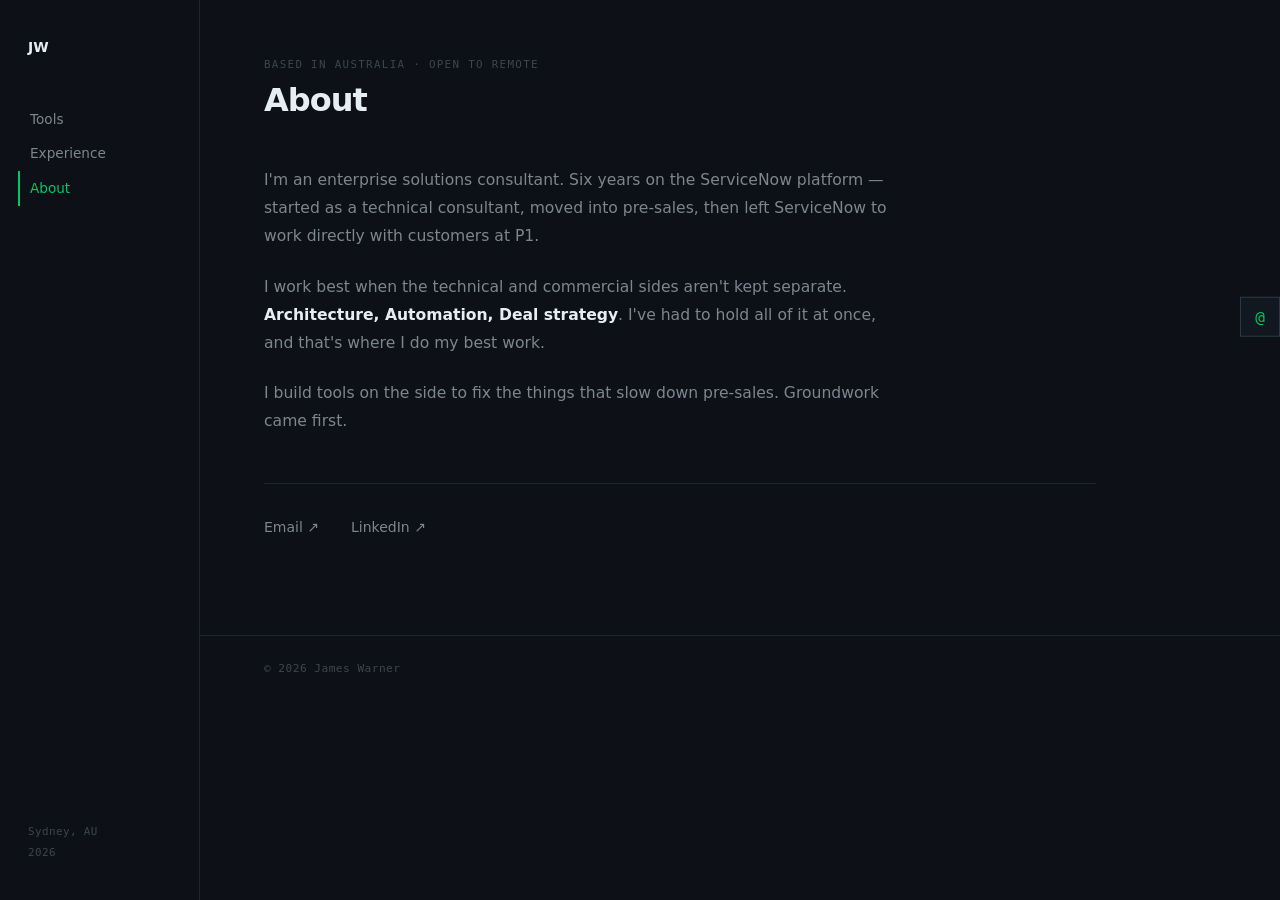
==== about/index.html @ 995788f4 "version 1 (itsm imp)" ====
<!DOCTYPE html>
<html lang="en">
<head>
    <meta charset="UTF-8" />
    <meta name="viewport" content="width=device-width, initial-scale=1.0" />
    <title>About - James Warner</title>
    <link rel="stylesheet" href="../style.css" />
</head>
<body>

<aside class="rail">
    <a href="/" class="rail-name">JW</a>
    <nav class="rail-nav">
        <a href="/tools">Tools</a>
        <a href="/experience">Experience</a>
        <a href="/about" class="active">About</a>
    </nav>
    <div class="rail-foot">
        <div>Sydney, AU</div>
        <div>2026</div>
    </div>
</aside>

<main class="content">

    <div class="pg-header">
        <p class="pg-label">Based in Australia · Open to remote</p>
        <h1 class="pg-title">About</h1>
    </div>

    <div class="about-body">
        <p>I'm an enterprise solutions consultant. Six years on the ServiceNow platform — started as a technical consultant, moved into pre-sales, then left ServiceNow to work directly with customers at P1.</p>
        <p>I work best when the technical and commercial sides aren't kept separate. <strong>Architecture, Automation, Deal strategy</strong>. I've had to hold all of it at once, and that's where I do my best work.</p>
        <p>I build tools on the side to fix the things that slow down pre-sales. Groundwork came first.</p>
    </div>

    <div class="about-contact">
        <a href="mailto:jwarnerst@gmail.com" class="contact-link">Email ↗</a>
        <a href="https://linkedin.com/in/james-warner1" target="_blank" rel="noopener" class="contact-link">LinkedIn ↗</a>
    </div>

</main>

<footer class="site-footer">© 2026 James Warner</footer>

<script src="../contact-widget.js"></script>
</body>
</html>
---- style.css ----
:root {
    /* Palette */
    --bg:                   #0d1117;
    --surface:              #111820;
    --text:                 #e6edf3;
    --text-dim:             #7d8590;
    --text-faint:           #3d4550;
    --accent:               #00c864;
    --accent-hover:         #00e070;
    --accent-subtle:        rgba(0, 200, 100, 0.06);
    --accent-subtle-border: rgba(0, 200, 100, 0.2);
    --green:                #3fb950;
    --green-subtle:         rgba(63, 185, 80, 0.1);
    --green-subtle-border:  rgba(63, 185, 80, 0.22);
    --dim-subtle:           rgba(125, 133, 144, 0.1);
    --border:               #1e2530;
    --border-bright:        #2d3848;

    /* Type */
    --mono: 'SF Mono', ui-monospace, 'Cascadia Code', 'Fira Code', monospace;
    --sans: -apple-system, BlinkMacSystemFont, 'Segoe UI', system-ui, sans-serif;

    /* Layout */
    --rail-w: 200px;
}

*, *::before, *::after { margin: 0; padding: 0; box-sizing: border-box; }

html { scroll-behavior: smooth; }

body {
    font-family: var(--sans);
    background: var(--bg);
    color: var(--text);
    font-size: 15px;
    line-height: 1.6;
    min-height: 100vh;
}

a { color: inherit; text-decoration: none; }


/* ** Rail (fixed sidebar) **/

.rail {
    position: fixed;
    top: 0;
    left: 0;
    width: var(--rail-w);
    height: 100vh;
    border-right: 1px solid var(--border);
    display: flex;
    flex-direction: column;
    padding: 2.25rem 1.75rem;
    z-index: 20;
}

.rail-name {
    font-size: 0.875rem;
    font-weight: 600;
    color: var(--text);
    letter-spacing: 0.01em;
    margin-bottom: 2.75rem;
    transition: color 0.12s;
}

.rail-name:hover { color: var(--accent); }

.rail-nav {
    display: flex;
    flex-direction: column;
    gap: 0rem;
    flex: 1;
}

.rail-nav a {
    font-size: 0.85rem;
    color: var(--text-dim);
    padding: 0.4rem 0;
    display: block;
    transition: color 0.12s;
    border-left: 2px solid transparent;
    padding-left: 0.65rem;
    margin-left: -0.65rem;
}

.rail-nav a:hover { color: var(--text); }

.rail-nav a.active {
    color: var(--accent);
    border-left-color: var(--accent);
}

.rail-foot {
    font-family: var(--mono);
    font-size: 0.68rem;
    color: var(--text-faint);
    line-height: 2;
    letter-spacing: 0.04em;
}


/* ** Content area **/

.content {
    margin-left: var(--rail-w);
    padding: 3.5rem 4rem 6rem;
    max-width: 960px;
}


/* ** Homepage hero **/

.hero {
    padding: 3rem 0 4rem;
}

.hero-label {
    font-family: var(--mono);
    font-size: 0.7rem;
    letter-spacing: 0.12em;
    text-transform: uppercase;
    color: var(--text-faint);
    margin-bottom: 1.5rem;
}

.hero-name {
    font-size: clamp(3rem, 7vw, 5.5rem);
    font-weight: 700;
    letter-spacing: -0.04em;
    line-height: 0.95;
    color: var(--text);
    margin-bottom: 2rem;
}

.hero-rule {
    width: 100%;
    height: 1px;
    background: var(--border);
    margin: 2rem 0;
}

.hero-sub {
    font-size: 1rem;
    color: var(--text-dim);
    line-height: 1.75;
    max-width: 520px;
    margin-bottom: 2.5rem;
}

.hero-links {
    display: flex;
    gap: 2rem;
    align-items: center;
}

.hero-link {
    font-size: 0.9rem;
    font-weight: 500;
    color: var(--text-dim);
    transition: color 0.12s;
    display: flex;
    align-items: center;
    gap: 0.3rem;
}

.hero-link:hover { color: var(--accent); }

.hero-link-primary {
    color: var(--text);
}

.hero-link-primary:hover { color: var(--accent); }


/* ** Page header **/

.pg-header {
    margin-bottom: 3rem;
}

.pg-label {
    font-family: var(--mono);
    font-size: 0.68rem;
    letter-spacing: 0.12em;
    text-transform: uppercase;
    color: var(--text-faint);
    margin-bottom: 0.6rem;
}

.pg-title {
    font-size: 2rem;
    font-weight: 700;
    letter-spacing: -0.03em;
    color: var(--text);
    line-height: 1.1;
    margin-bottom: 0.5rem;
}

.pg-sub {
    font-size: 0.9rem;
    color: var(--text-dim);
}


/* ** Timeline (experience) **/

.timeline {
    display: flex;
    flex-direction: column;
}

.tl-item {
    display: grid;
    grid-template-columns: 88px 1fr;
    gap: 2.5rem;
    padding: 2.25rem 0;
    border-top: 1px solid var(--border);
}

.tl-item:last-child {
    border-bottom: 1px solid var(--border);
}

.tl-meta {
    font-family: var(--mono);
    font-size: 0.72rem;
    color: var(--text-faint);
    line-height: 1.9;
    letter-spacing: 0.03em;
    padding-top: 0.2rem;
}

.tl-company {
    font-size: 1rem;
    font-weight: 600;
    color: var(--text);
    margin-bottom: 0.15rem;
}

.tl-role {
    font-size: 0.85rem;
    color: var(--text-dim);
    margin-bottom: 1rem;
}

.tl-bullets {
    list-style: none;
    display: flex;
    flex-direction: column;
    gap: 0.3rem;
}

.tl-bullets li {
    font-size: 0.875rem;
    color: var(--text-dim);
    padding-left: 1.1rem;
    position: relative;
    line-height: 1.6;
}

.tl-bullets li::before {
    content: '—';
    position: absolute;
    left: 0;
    color: var(--text-faint);
    font-size: 0.75rem;
    top: 0.05em;
}


/* ** Certifications **/

.certs {
    margin-top: 3rem;
    padding-top: 2rem;
    border-top: 1px solid var(--border);
}

.certs-label {
    font-family: var(--mono);
    font-size: 0.68rem;
    letter-spacing: 0.12em;
    text-transform: uppercase;
    color: var(--text-faint);
    margin-bottom: 1rem;
}

.cert-list {
    display: flex;
    flex-wrap: wrap;
    gap: 0.65rem;
}

.cert-item {
    font-family: var(--mono);
    font-size: 0.75rem;
    color: var(--text-dim);
    letter-spacing: 0.04em;
    padding: 0.3rem 0.75rem;
    border: 1px solid var(--border-bright);
}


/* ** Tool list **/

.tool-list {
    display: flex;
    flex-direction: column;
}

.tool-row {
    display: block;
    padding: 2.25rem 0;
    border-top: 1px solid var(--border);
    color: var(--text);
    transition: opacity 0.12s;
    cursor: pointer;
}

.tool-row:last-child {
    border-bottom: 1px solid var(--border);
}

.tool-row:hover { opacity: 0.65; }

.tool-row-head {
    display: flex;
    align-items: baseline;
    gap: 1rem;
    margin-bottom: 0.75rem;
}

.tool-row-name {
    font-size: 1.4rem;
    font-weight: 600;
    letter-spacing: -0.02em;
    color: var(--text);
}

.tool-row-status {
    font-family: var(--mono);
    font-size: 0.68rem;
    letter-spacing: 0.1em;
    text-transform: uppercase;
}

.tool-row-status.live  { color: var(--accent); }
.tool-row-status.beta  { color: var(--text-dim); }
.tool-row-status.soon  { color: var(--text-faint); }

.tool-row-arrow {
    margin-left: auto;
    color: var(--text-faint);
    font-size: 1.1rem;
    transition: color 0.12s, transform 0.12s;
}

.tool-row:hover .tool-row-arrow {
    color: var(--text);
    transform: translate(2px, -2px);
}

.tool-row-desc {
    font-size: 0.9rem;
    color: var(--text-dim);
    line-height: 1.7;
    max-width: 560px;
    margin-bottom: 1rem;
}

.tool-row-tags {
    display: flex;
    gap: 1.5rem;
    font-family: var(--mono);
    font-size: 0.68rem;
    letter-spacing: 0.08em;
    text-transform: uppercase;
    color: var(--text-faint);
}


/* ** About **/

.about-body {
    display: flex;
    flex-direction: column;
    gap: 1.4rem;
    max-width: 640px;
    margin-bottom: 3rem;
}

.about-body p {
    font-size: 0.975rem;
    color: var(--text-dim);
    line-height: 1.8;
}

.about-body strong {
    color: var(--text);
    font-weight: 600;
}

.about-contact {
    display: flex;
    gap: 2rem;
    padding-top: 2rem;
    border-top: 1px solid var(--border);
}

.contact-link {
    font-size: 0.875rem;
    font-weight: 500;
    color: var(--text-dim);
    transition: color 0.12s;
    display: flex;
    align-items: center;
    gap: 0.3rem;
}

.contact-link:hover { color: var(--accent); }


/* ** Footer **/

.site-footer {
    margin-left: var(--rail-w);
    padding: 1.5rem 4rem;
    border-top: 1px solid var(--border);
    font-family: var(--mono);
    font-size: 0.7rem;
    color: var(--text-faint);
    letter-spacing: 0.04em;
}


/* ** Tool layout (Groundwork) **/

.tool-layout {
    display: grid;
    grid-template-columns: 1fr 260px;
    gap: 4rem;
    align-items: start;
}


/* ** Config fields **/

.config-section {
    margin-bottom: 2.5rem;
    padding-bottom: 2.5rem;
    border-bottom: 1px solid var(--border);
}

.field { margin-bottom: 1.25rem; }
.field:last-child { margin-bottom: 0; }

.field-label {
    font-family: var(--mono);
    font-size: 0.68rem;
    letter-spacing: 0.1em;
    text-transform: uppercase;
    color: var(--text-faint);
    display: block;
    margin-bottom: 0.5rem;
}

.field select,
.field input[type="email"] {
    width: 100%;
    background: transparent;
    border: 1px solid var(--border-bright);
    color: var(--text);
    font-family: var(--sans);
    font-size: 0.875rem;
    padding: 0.5rem 0.75rem;
    outline: none;
    appearance: none;
    -webkit-appearance: none;
    transition: border-color 0.12s;
    cursor: pointer;
}

.field input[type="email"] { cursor: text; }
.field input[type="email"]::placeholder { color: var(--text-faint); }
.field select:focus,
.field input[type="email"]:focus { border-color: var(--accent); }


/* ** Uplift cards **/

.uplift-list {
    display: flex;
    flex-direction: column;
}

.uplift-card {
    padding: 1.5rem 0;
    border-top: 1px solid var(--border);
}

.uplift-card:last-child {
    border-bottom: 1px solid var(--border);
}

.uplift-toggle {
    display: flex;
    align-items: flex-start;
    gap: 0.85rem;
    cursor: pointer;
    user-select: none;
}

.uplift-toggle input[type="checkbox"] { display: none; }

.check-box {
    width: 14px;
    height: 14px;
    border: 1px solid var(--border-bright);
    flex-shrink: 0;
    margin-top: 0.25rem;
    display: flex;
    align-items: center;
    justify-content: center;
    transition: all 0.1s;
}

.uplift-toggle input:checked ~ .check-box {
    background: var(--accent);
    border-color: var(--accent);
}

.uplift-toggle input:checked ~ .check-box::after {
    content: '';
    width: 8px;
    height: 5px;
    border-left: 1.5px solid #000;
    border-bottom: 1.5px solid #000;
    transform: translateY(-1px) rotate(-45deg);
    display: block;
}

.uplift-info { flex: 1; }

.uplift-name {
    font-size: 0.9rem;
    font-weight: 600;
    color: var(--text-dim);
    transition: color 0.12s;
    margin-bottom: 0.2rem;
}

.uplift-desc {
    font-size: 0.825rem;
    color: var(--text-dim);
    opacity: 0.55;
    line-height: 1.5;
}

.uplift-card.selected .uplift-name { color: var(--text); }
.uplift-card.selected .uplift-desc { opacity: 1; }

/* ** Disabled uplift state **/

.uplift-toggle:has(input:disabled) {
    cursor: not-allowed;
    pointer-events: none;
}

.uplift-toggle input:disabled ~ .check-box {
    border-color: var(--text-faint);
    opacity: 0.4;
}

.uplift-toggle input:disabled ~ .uplift-info .uplift-name {
    color: var(--text-faint);
}

.uplift-toggle input:disabled ~ .uplift-info .uplift-desc {
    opacity: 0.4;
}


/* ** Scope options **/

.uplift-scopes {
    display: none;
    margin-top: 1rem;
    padding-left: 1.85rem;
}

.uplift-scopes.visible { display: block; }

.scopes-label {
    font-family: var(--mono);
    font-size: 0.64rem;
    letter-spacing: 0.1em;
    text-transform: uppercase;
    color: var(--text-faint);
    margin-bottom: 0.6rem;
}

.scopes-grid {
    display: grid;
    grid-template-columns: 1fr 1fr;
    gap: 0.4rem;
}

.scope-check {
    display: flex;
    align-items: center;
    gap: 0.5rem;
    padding: 0.35rem 0.5rem;
    border: 1px solid var(--border);
    cursor: pointer;
    font-size: 0.8rem;
    color: var(--text-dim);
    user-select: none;
    transition: border-color 0.12s, color 0.12s;
}

.scope-check:hover { border-color: var(--border-bright); color: var(--text); }
.scope-check input[type="checkbox"] { display: none; }

.scope-check input:checked ~ .check-box {
    background: var(--accent);
    border-color: var(--accent);
}

.scope-check.selected {
    border-color: var(--accent-subtle-border);
    background: var(--accent-subtle);
    color: var(--text);
}


/* ** Calculate button **/

.btn-calculate {
    margin-top: 2rem;
    width: 100%;
    background: transparent;
    border: 1px solid var(--border-bright);
    color: var(--text-dim);
    font-family: var(--mono);
    font-size: 0.72rem;
    letter-spacing: 0.1em;
    text-transform: uppercase;
    padding: 0.7rem;
    cursor: pointer;
    transition: border-color 0.12s, color 0.12s;
}

.btn-calculate:hover {
    border-color: var(--accent);
    color: var(--accent);
}

.btn-calculate.ready {
    border-color: var(--accent);
    color: var(--accent);
}

.btn-calculate.ready:hover {
    background: var(--accent-subtle);
}


/* ** Results panel **/

.results-col {
    position: sticky;
    top: 3.5rem;
}

.results-heading {
    font-family: var(--mono);
    font-size: 0.68rem;
    letter-spacing: 0.12em;
    text-transform: uppercase;
    color: var(--text-faint);
    margin-bottom: 1.5rem;
}

.result-empty {
    font-size: 0.875rem;
    color: var(--text-faint);
    line-height: 1.6;
}

.result-block {
    padding: 1.25rem 0;
    border-top: 1px solid var(--border);
}

.result-block-label {
    font-family: var(--mono);
    font-size: 0.68rem;
    letter-spacing: 0.1em;
    text-transform: uppercase;
    color: var(--text-faint);
    margin-bottom: 0.5rem;
}

.result-value {
    font-size: 1.75rem;
    font-weight: 700;
    letter-spacing: -0.03em;
    color: var(--text);
    line-height: 1.1;
    margin-bottom: 0.3rem;
}

.result-value.accent { color: var(--accent); }

.result-cost {
    font-family: var(--mono);
    font-size: 0.75rem;
    color: var(--text-dim);
    letter-spacing: 0.02em;
}

.result-scope-rows {
    margin-top: 0.85rem;
    display: flex;
    flex-direction: column;
    gap: 0.25rem;
}

.scope-row {
    display: flex;
    justify-content: space-between;
    font-family: var(--mono);
    font-size: 0.72rem;
    color: var(--text-faint);
    letter-spacing: 0.02em;
}

.scope-row-weeks { color: var(--text-dim); }


/* ** Email capture (Groundwork) **/

.email-capture {
    margin-top: 2rem;
    padding-top: 1.5rem;
    border-top: 1px solid var(--border);
    display: none;
}

.email-capture.visible { display: block; }

.email-status {
    font-family: var(--mono);
    font-size: 0.72rem;
    letter-spacing: 0.04em;
    color: var(--text-faint);
    margin-top: 0.75rem;
    min-height: 1.2em;
}

.email-status.success { color: var(--accent); }
.email-status.error   { color: #f85149; }


/* ** Disclaimer **/

.disclaimer {
    font-size: 0.8rem;
    color: var(--text-faint);
    line-height: 1.6;
    margin-top: 3rem;
    padding-top: 2rem;
    border-top: 1px solid var(--border);
    max-width: 520px;
}


/* ** Contact widget **/

#contact-widget {
    position: fixed;
    top: 50%;
    right: 0;
    transform: translateY(-50%);
    z-index: 100;
    display: flex;
    flex-direction: row;
    align-items: flex-start;
}

.cw-panel {
    background: var(--surface);
    border: 1px solid var(--border-bright);
    border-right: none;
    display: flex;
    flex-direction: column;
    gap: 0.65rem;
    overflow: hidden;
    width: 250px;
    max-width: 0;
    opacity: 0;
    padding: 0;
    transition: max-width 0.28s ease, opacity 0.2s ease, padding 0.28s ease;
}

#contact-widget.cw-open .cw-panel {
    max-width: 250px;
    opacity: 1;
    padding: 1.25rem;
}

.cw-trigger {
    background: var(--surface);
    border: 1px solid var(--border-bright);
    color: var(--accent);
    font-family: var(--mono);
    font-size: 1rem;
    width: 40px;
    height: 40px;
    padding: 0;
    cursor: pointer;
    flex-shrink: 0;
    display: flex;
    align-items: center;
    justify-content: center;
    transition: border-color 0.12s, background 0.12s;
}

.cw-trigger:hover {
    border-color: var(--accent);
    background: var(--accent-subtle);
}

#contact-widget.cw-open .cw-trigger {
    border-left-color: var(--border);
}

.cw-question {
    font-size: 0.875rem;
    color: var(--text);
    line-height: 1.5;
}

.cw-message,
.cw-email {
    width: 100%;
    background: transparent;
    border: 1px solid var(--border-bright);
    color: var(--text);
    font-family: var(--sans);
    font-size: 0.8rem;
    padding: 0.45rem 0.65rem;
    outline: none;
    transition: border-color 0.12s;
}

.cw-message {
    resize: none;
    height: 72px;
}

.cw-message:focus,
.cw-email:focus { border-color: var(--accent); }

.cw-message::placeholder,
.cw-email::placeholder { color: var(--text-faint); }

.cw-send {
    background: transparent;
    border: 1px solid var(--border-bright);
    color: var(--text-dim);
    font-family: var(--mono);
    font-size: 0.68rem;
    letter-spacing: 0.1em;
    text-transform: uppercase;
    padding: 0.5rem;
    cursor: pointer;
    transition: border-color 0.12s, color 0.12s;
}

.cw-send:hover {
    border-color: var(--accent);
    color: var(--accent);
}


/* ** Responsive **/

@media (max-width: 720px) {
    :root { --rail-w: 0px; }

    .rail {
        position: static;
        width: 100%;
        height: auto;
        border-right: none;
        border-bottom: 1px solid var(--border);
        flex-direction: row;
        align-items: center;
        padding: 1rem 1.25rem;
        gap: 0;
    }

    .rail-name { margin-bottom: 0; margin-right: auto; }

    .rail-nav {
        flex-direction: row;
        gap: 1.25rem;
        flex: 0;
    }

    .rail-nav a {
        border-left: none;
        padding-left: 0;
        margin-left: 0;
        border-bottom: 2px solid transparent;
        padding-bottom: 0.1rem;
    }

    .rail-nav a.active {
        border-left: none;
        border-bottom-color: var(--accent);
    }

    .rail-foot { display: none; }

    .content {
        padding: 2rem 1.25rem 4rem;
    }

    .site-footer {
        padding: 1.25rem 1.25rem;
    }

    .tl-item {
        grid-template-columns: 1fr;
        gap: 0.5rem;
    }

    .hero-name {
        font-size: clamp(2.5rem, 12vw, 4rem);
    }

    .tool-layout {
        grid-template-columns: 1fr;
        gap: 2.5rem;
    }

    .results-col {
        position: static;
        order: -1;
    }

    .scopes-grid {
        grid-template-columns: 1fr 1fr;
    }
}

@media (max-width: 440px) {
    .rail-nav a { font-size: 0.8rem; }
    .scopes-grid { grid-template-columns: 1fr; }
}
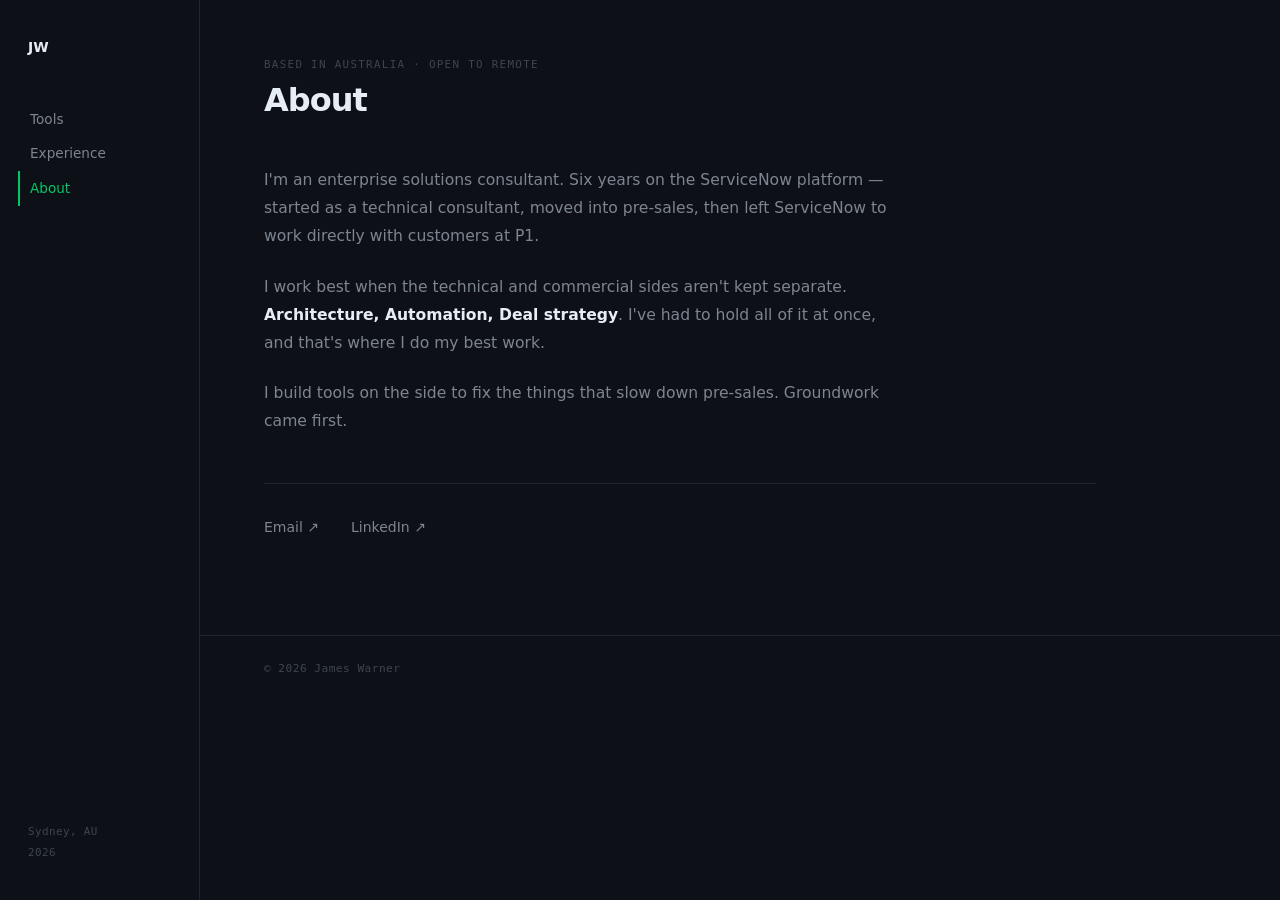
==== commit 6de1ea01: "hide contact us for now." ====
--- a/about/index.html
+++ b/about/index.html
@@ -3,7 +3,7 @@
 <head>
     <meta charset="UTF-8" />
     <meta name="viewport" content="width=device-width, initial-scale=1.0" />
-    <title>About - James Warner</title>
+    <title>About: James Warner</title>
     <link rel="stylesheet" href="../style.css" />
 </head>
 <body>
@@ -43,6 +43,6 @@
 
 <footer class="site-footer">© 2026 James Warner</footer>
 
-<script src="../contact-widget.js"></script>
+<!-- <script src="../contact-widget.js"></script> -->
 </body>
 </html>
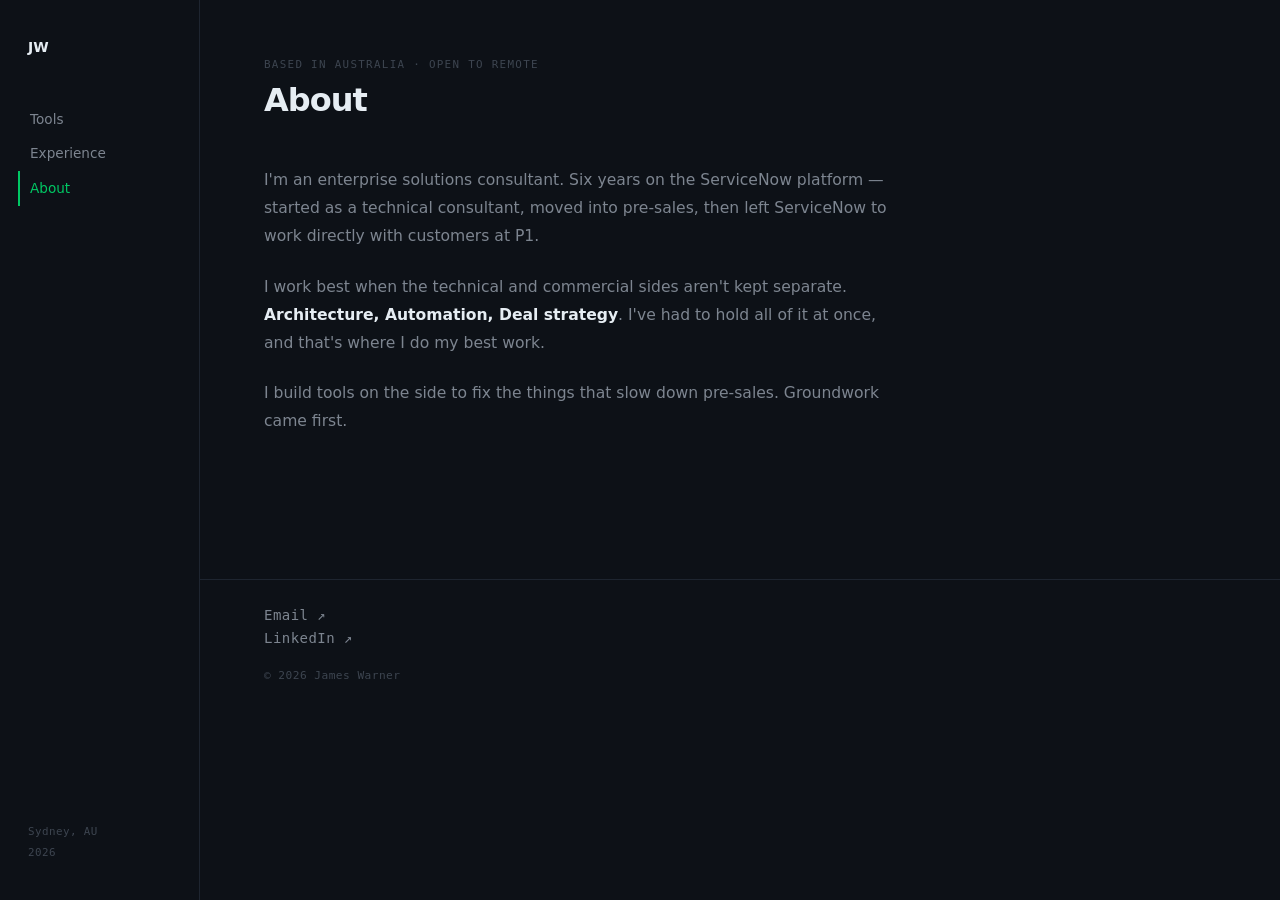
==== commit 5dc40f7a: "footer changes" ====
--- a/about/index.html
+++ b/about/index.html
@@ -33,15 +33,12 @@
         <p>I work best when the technical and commercial sides aren't kept separate. <strong>Architecture, Automation, Deal strategy</strong>. I've had to hold all of it at once, and that's where I do my best work.</p>
         <p>I build tools on the side to fix the things that slow down pre-sales. Groundwork came first.</p>
     </div>
-
-    <div class="about-contact">
-        <a href="mailto:jwarnerst@gmail.com" class="contact-link">Email ↗</a>
-        <a href="https://linkedin.com/in/james-warner1" target="_blank" rel="noopener" class="contact-link">LinkedIn ↗</a>
-    </div>
-
 </main>
 
-<footer class="site-footer">© 2026 James Warner</footer>
+<footer class="site-footer"><a href="mailto:jwarnerst@gmail.com" class="contact-link">Email ↗</a> <a href="https://linkedin.com/in/james-warner1" target="_blank" rel="noopener" class="contact-link">LinkedIn ↗</a>
+<br/>
+    © 2026 James Warner 
+</footer>
 
 <!-- <script src="../contact-widget.js"></script> -->
 </body>
--- a/style.css
+++ b/style.css
@@ -401,13 +401,6 @@
     font-weight: 600;
 }
 
-.about-contact {
-    display: flex;
-    gap: 2rem;
-    padding-top: 2rem;
-    border-top: 1px solid var(--border);
-}
-
 .contact-link {
     font-size: 0.875rem;
     font-weight: 500;
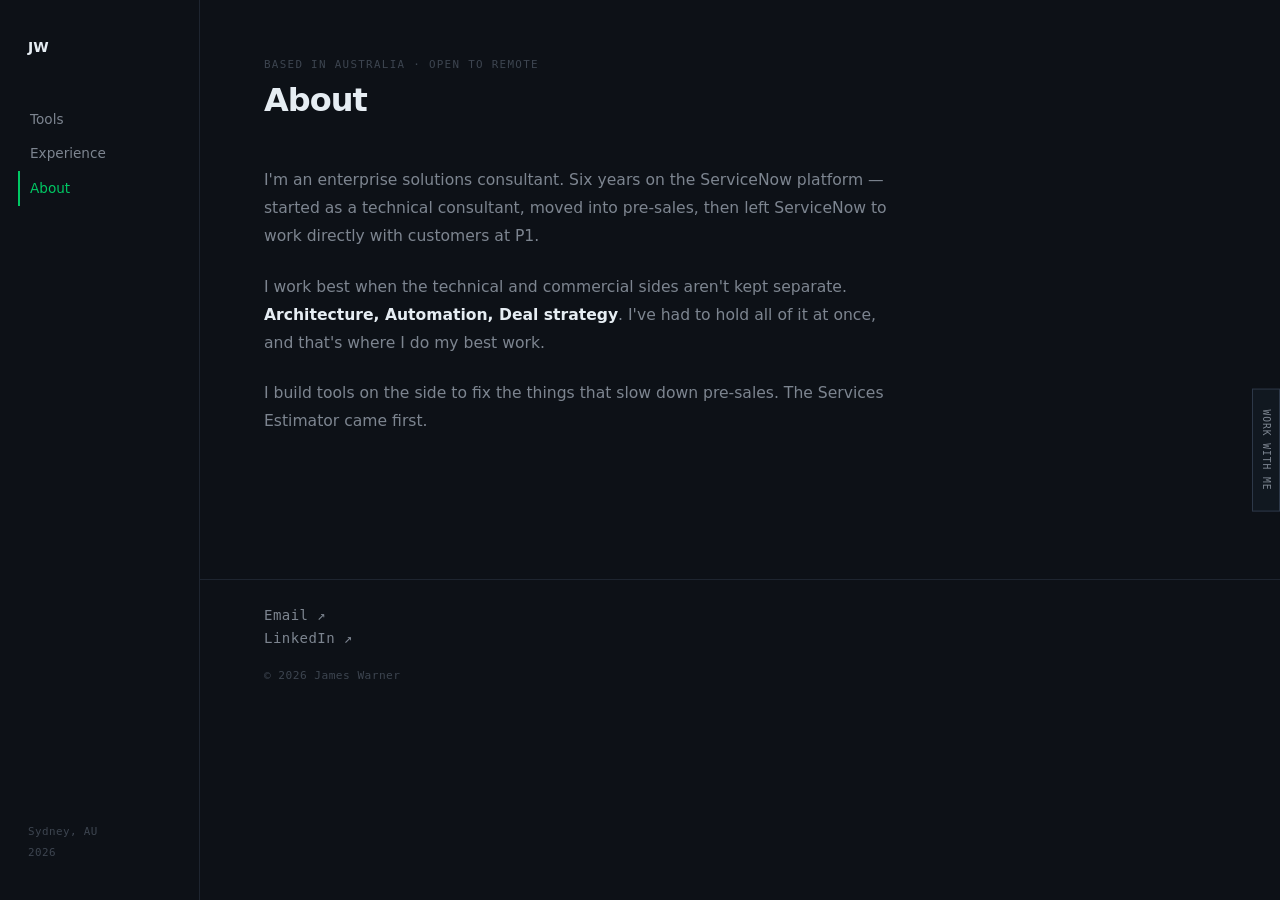
==== commit 37fcf62b: "Version 1.1" ====
--- a/about/index.html
+++ b/about/index.html
@@ -31,7 +31,7 @@
     <div class="about-body">
         <p>I'm an enterprise solutions consultant. Six years on the ServiceNow platform — started as a technical consultant, moved into pre-sales, then left ServiceNow to work directly with customers at P1.</p>
         <p>I work best when the technical and commercial sides aren't kept separate. <strong>Architecture, Automation, Deal strategy</strong>. I've had to hold all of it at once, and that's where I do my best work.</p>
-        <p>I build tools on the side to fix the things that slow down pre-sales. Groundwork came first.</p>
+        <p>I build tools on the side to fix the things that slow down pre-sales. The Services Estimator came first.</p>
     </div>
 </main>
 
@@ -40,6 +40,6 @@
     © 2026 James Warner 
 </footer>
 
-<!-- <script src="../contact-widget.js"></script> -->
+<script src="../contact-widget.js"></script>
 </body>
 </html>
--- a/style.css
+++ b/style.css
@@ -302,6 +302,81 @@
 }
 
 
+/* ** Featured card (homepage estimator) **/
+
+.feat-card {
+    display: block;
+    border: 1px solid var(--border);
+    padding: 2rem;
+    background: var(--surface);
+    color: var(--text);
+    transition: border-color 0.15s;
+    margin-top: 0.5rem;
+}
+
+.feat-card:hover { border-color: var(--border-bright); }
+
+.feat-card-head {
+    display: flex;
+    align-items: baseline;
+    gap: 0.875rem;
+    margin-bottom: 1rem;
+}
+
+.feat-card-name {
+    font-size: 1.3rem;
+    font-weight: 600;
+    letter-spacing: -0.02em;
+    color: var(--text);
+}
+
+.feat-card-arrow {
+    margin-left: auto;
+    color: var(--text-faint);
+    font-size: 1rem;
+    transition: color 0.12s, transform 0.12s;
+}
+
+.feat-card:hover .feat-card-arrow {
+    color: var(--accent);
+    transform: translate(2px, -2px);
+}
+
+.feat-card-desc {
+    font-size: 0.9rem;
+    color: var(--text-dim);
+    line-height: 1.75;
+    max-width: 520px;
+    margin-bottom: 1.5rem;
+}
+
+.feat-card-outputs {
+    display: flex;
+    gap: 2.5rem;
+    padding-top: 1.25rem;
+    border-top: 1px solid var(--border);
+}
+
+.feat-output {
+    display: flex;
+    flex-direction: column;
+    gap: 0.2rem;
+}
+
+.feat-output-label {
+    font-family: var(--mono);
+    font-size: 0.64rem;
+    letter-spacing: 0.1em;
+    text-transform: uppercase;
+    color: var(--text-faint);
+}
+
+.feat-output-val {
+    font-size: 0.85rem;
+    color: var(--text-dim);
+}
+
+
 /* ** Tool list **/
 
 .tool-list {
@@ -777,20 +852,21 @@
     right: 0;
     transform: translateY(-50%);
     z-index: 100;
-    display: flex;
-    flex-direction: row;
-    align-items: flex-start;
+    /* height is determined solely by the trigger — panel is absolutely positioned */
 }
 
 .cw-panel {
+    position: absolute;
+    top: 50%;
+    right: 28px; /* = trigger width */
+    transform: translateY(-50%);
     background: var(--surface);
     border: 1px solid var(--border-bright);
-    border-right: none;
     display: flex;
     flex-direction: column;
     gap: 0.65rem;
     overflow: hidden;
-    width: 250px;
+    width: 280px;
     max-width: 0;
     opacity: 0;
     padding: 0;
@@ -798,31 +874,34 @@
 }
 
 #contact-widget.cw-open .cw-panel {
-    max-width: 250px;
+    max-width: 280px;
     opacity: 1;
-    padding: 1.25rem;
+    padding: 1.5rem;
 }
 
 .cw-trigger {
+    display: flex;
+    align-items: center;
+    justify-content: center;
     background: var(--surface);
     border: 1px solid var(--border-bright);
-    color: var(--accent);
-    font-family: var(--mono);
-    font-size: 1rem;
-    width: 40px;
-    height: 40px;
-    padding: 0;
+    color: var(--text-dim);
+    font-family: var(--mono);
+    font-size: 0.6rem;
+    letter-spacing: 0.1em;
+    text-transform: uppercase;
+    width: 28px;
+    padding: 1.25rem 0.4rem;
     cursor: pointer;
-    flex-shrink: 0;
-    display: flex;
-    align-items: center;
-    justify-content: center;
-    transition: border-color 0.12s, background 0.12s;
+    writing-mode: vertical-lr;
+    text-orientation: mixed;
+    transition: border-color 0.12s, background 0.12s, color 0.12s;
 }
 
 .cw-trigger:hover {
     border-color: var(--accent);
     background: var(--accent-subtle);
+    color: var(--accent);
 }
 
 #contact-widget.cw-open .cw-trigger {
@@ -831,8 +910,15 @@
 
 .cw-question {
     font-size: 0.875rem;
+    font-weight: 600;
     color: var(--text);
     line-height: 1.5;
+}
+
+.cw-context {
+    font-size: 0.775rem;
+    color: var(--text-dim);
+    line-height: 1.6;
 }
 
 .cw-message,
@@ -954,3 +1040,39 @@
     .rail-nav a { font-size: 0.8rem; }
     .scopes-grid { grid-template-columns: 1fr; }
 }
+
+
+/* ** Large screens **/
+
+@media (min-width: 1440px) {
+    .content {
+        max-width: 1120px;
+        padding: 3.5rem 5rem 6rem;
+    }
+}
+
+@media (min-width: 1920px) {
+    :root { --rail-w: 240px; }
+
+    .content {
+        max-width: 1440px;
+        padding: 4rem 6rem 8rem;
+    }
+
+    .site-footer {
+        padding: 1.5rem 6rem;
+    }
+}
+
+@media (min-width: 2560px) {
+    :root { --rail-w: 280px; }
+
+    .content {
+        max-width: 1900px;
+        padding: 4.5rem 7rem 8rem;
+    }
+
+    .site-footer {
+        padding: 1.5rem 7rem;
+    }
+}
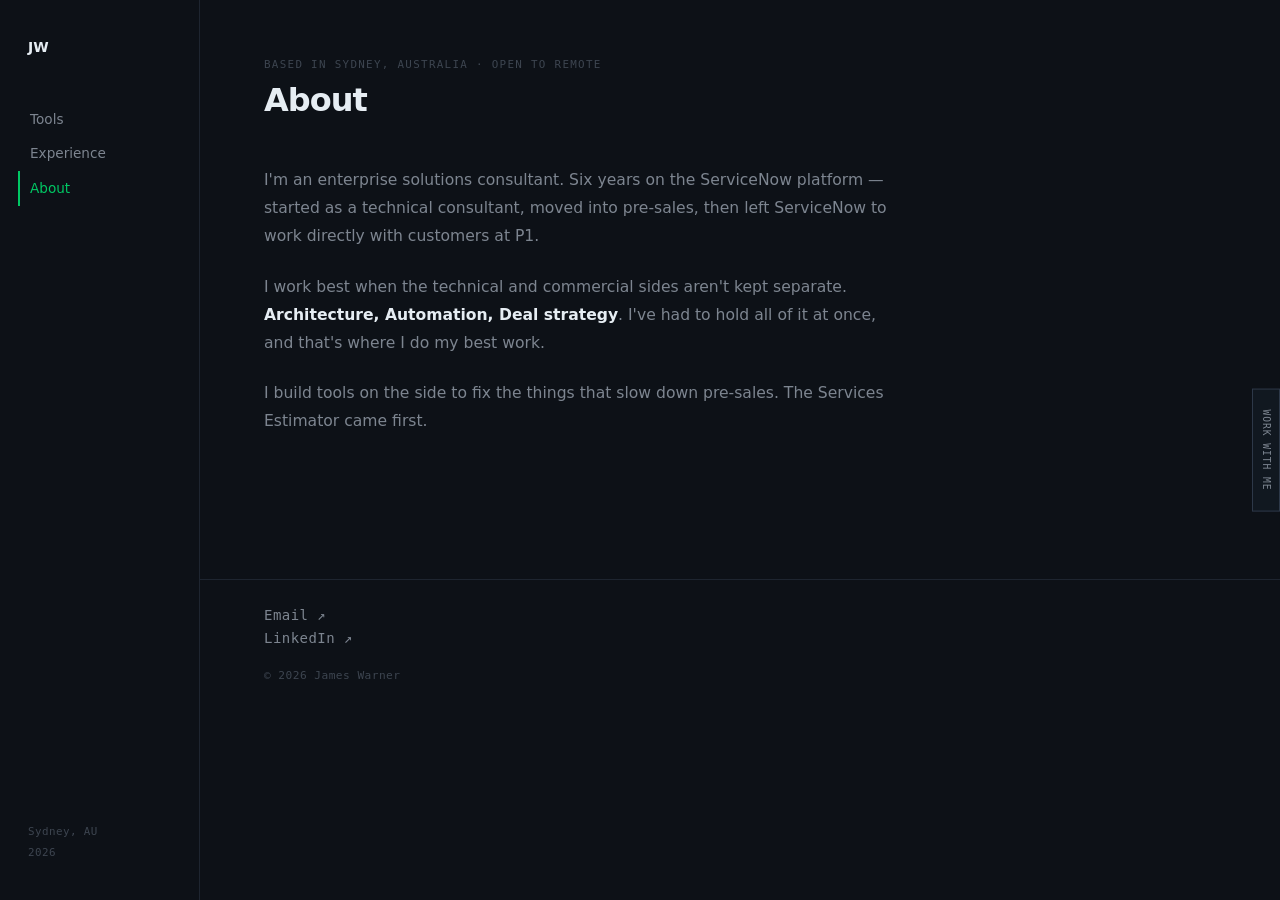
==== commit 83da3104: "Wording" ====
--- a/about/index.html
+++ b/about/index.html
@@ -4,27 +4,17 @@
     <meta charset="UTF-8" />
     <meta name="viewport" content="width=device-width, initial-scale=1.0" />
     <title>About: James Warner</title>
+    <link rel="icon" href="/favicon.svg" type="image/svg+xml" />
     <link rel="stylesheet" href="../style.css" />
 </head>
 <body>
 
-<aside class="rail">
-    <a href="/" class="rail-name">JW</a>
-    <nav class="rail-nav">
-        <a href="/tools">Tools</a>
-        <a href="/experience">Experience</a>
-        <a href="/about" class="active">About</a>
-    </nav>
-    <div class="rail-foot">
-        <div>Sydney, AU</div>
-        <div>2026</div>
-    </div>
-</aside>
+<aside class="rail" id="site-rail"></aside>
 
 <main class="content">
 
     <div class="pg-header">
-        <p class="pg-label">Based in Australia · Open to remote</p>
+        <p class="pg-label">Based in Sydney, Australia · Open to remote</p>
         <h1 class="pg-title">About</h1>
     </div>
 
@@ -35,11 +25,8 @@
     </div>
 </main>
 
-<footer class="site-footer"><a href="mailto:jwarnerst@gmail.com" class="contact-link">Email ↗</a> <a href="https://linkedin.com/in/james-warner1" target="_blank" rel="noopener" class="contact-link">LinkedIn ↗</a>
-<br/>
-    © 2026 James Warner 
-</footer>
-
-<script src="../contact-widget.js"></script>
+<footer class="site-footer" id="site-footer"></footer>
+<script src="/components.js"></script>
+<script src="/contact-widget.js"></script>
 </body>
 </html>
--- a/style.css
+++ b/style.css
@@ -555,6 +555,27 @@
 .field input[type="email"]:focus { border-color: var(--accent); }
 
 
+/* ** Uplift groups **/
+
+.uplift-group {
+    margin-bottom: 2rem;
+}
+
+.uplift-group-label {
+    font-family: var(--mono);
+    font-size: 0.64rem;
+    letter-spacing: 0.1em;
+    text-transform: uppercase;
+    color: var(--text-faint);
+    padding-bottom: 0.5rem;
+}
+
+.custom-estimate-section {
+    margin-top: 0.5rem;
+    padding-top: 1.75rem;
+    border-top: 1px dashed var(--border-bright);
+}
+
 /* ** Uplift cards **/
 
 .uplift-list {
@@ -805,6 +826,41 @@
 }
 
 .scope-row-weeks { color: var(--text-dim); }
+
+/* ** Custom days input **/
+
+.custom-days-row {
+    display: flex;
+    align-items: center;
+    gap: 0.6rem;
+}
+
+.custom-days-row input[type="number"] {
+    width: 5rem;
+    background: transparent;
+    border: 1px solid var(--border);
+    border-radius: 4px;
+    color: var(--text);
+    font-size: 0.9rem;
+    padding: 0.4rem 0.6rem;
+    font-family: var(--mono);
+    -moz-appearance: textfield;
+}
+
+.custom-days-row input[type="number"]::-webkit-inner-spin-button,
+.custom-days-row input[type="number"]::-webkit-outer-spin-button {
+    opacity: 1;
+}
+
+.custom-days-row input[type="number"]:focus {
+    outline: none;
+    border-color: var(--accent);
+}
+
+.custom-days-unit {
+    font-size: 0.825rem;
+    color: var(--text-dim);
+}
 
 
 /* ** Email capture (Groundwork) **/
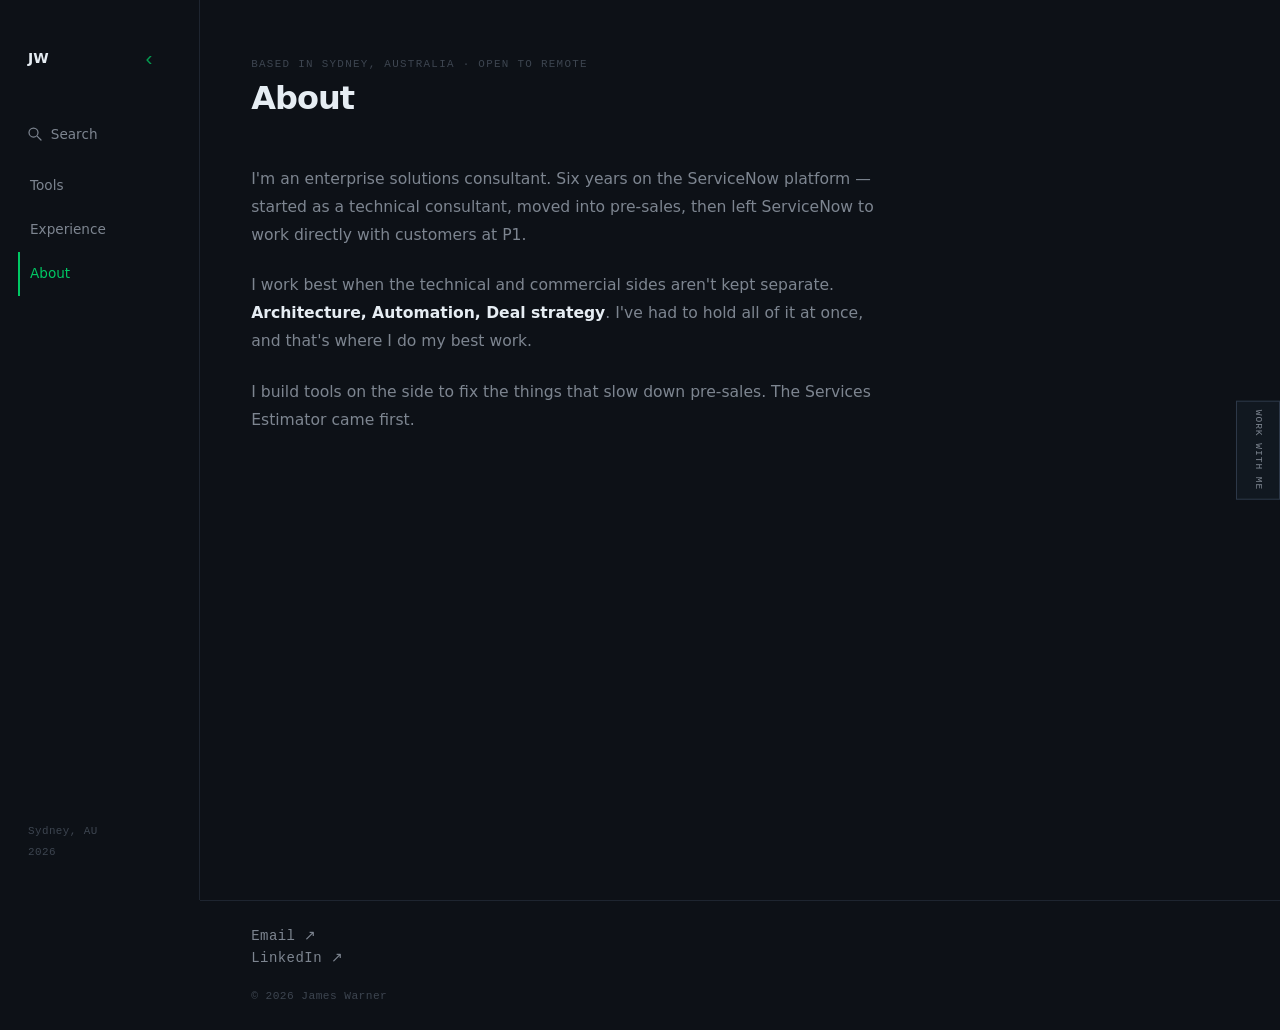
==== commit 1ff50c54: "Some vibed fixed" ====
--- a/about/index.html
+++ b/about/index.html
@@ -26,7 +26,7 @@
 </main>
 
 <footer class="site-footer" id="site-footer"></footer>
-<script src="/components.js"></script>
-<script src="/contact-widget.js"></script>
+<script src="/components.js" defer></script>
+<script src="/contact-widget.js" defer></script>
 </body>
 </html>
--- a/style.css
+++ b/style.css
@@ -20,21 +20,29 @@
     --mono: 'SF Mono', ui-monospace, 'Cascadia Code', 'Fira Code', monospace;
     --sans: -apple-system, BlinkMacSystemFont, 'Segoe UI', system-ui, sans-serif;
 
-    /* Layout */
-    --rail-w: 200px;
+    /* Layout - using fluid values for mobile */
+    --rail-w: clamp(200px, 15vw, 240px);
+    --content-padding: clamp(1.25rem, 4vw, 4rem);
+    --touch-target-min: 44px;
 }
 
 *, *::before, *::after { margin: 0; padding: 0; box-sizing: border-box; }
 
-html { scroll-behavior: smooth; }
+html {
+    scroll-behavior: smooth;
+    -webkit-text-size-adjust: 100%;
+}
 
 body {
     font-family: var(--sans);
     background: var(--bg);
     color: var(--text);
-    font-size: 15px;
+    font-size: clamp(0.875rem, 2vw, 0.95rem);
     line-height: 1.6;
     min-height: 100vh;
+    overflow-wrap: break-word;
+    word-wrap: break-word;
+    hyphens: auto;
 }
 
 a { color: inherit; text-decoration: none; }
@@ -48,11 +56,20 @@
     left: 0;
     width: var(--rail-w);
     height: 100vh;
+    height: 100dvh;
     border-right: 1px solid var(--border);
     display: flex;
     flex-direction: column;
-    padding: 2.25rem 1.75rem;
+    padding: clamp(1rem, 3vw, 2.25rem) clamp(1rem, 3vw, 1.75rem);
     z-index: 20;
+    contain: layout style;
+}
+
+.rail-top {
+    display: flex;
+    align-items: center;
+    justify-content: space-between;
+    margin-bottom: 2rem;
 }
 
 .rail-name {
@@ -60,11 +77,12 @@
     font-weight: 600;
     color: var(--text);
     letter-spacing: 0.01em;
-    margin-bottom: 2.75rem;
     transition: color 0.12s;
 }
 
 .rail-name:hover { color: var(--accent); }
+
+.exam-header a:hover { color: var(--accent); transition: color 0.12s; }
 
 .rail-nav {
     display: flex;
@@ -76,8 +94,11 @@
 .rail-nav a {
     font-size: 0.85rem;
     color: var(--text-dim);
-    padding: 0.4rem 0;
-    display: block;
+    padding: 0.5rem 0;
+    min-height: var(--touch-target-min);
+    display: flex;
+    align-items: center;
+    gap: 0.55rem;
     transition: color 0.12s;
     border-left: 2px solid transparent;
     padding-left: 0.65rem;
@@ -91,6 +112,9 @@
     border-left-color: var(--accent);
 }
 
+.nav-icon { display: none; flex-shrink: 0; }
+.nav-text { /* visible by default */ }
+
 .rail-foot {
     font-family: var(--mono);
     font-size: 0.68rem;
@@ -104,64 +128,76 @@
 
 .content {
     margin-left: var(--rail-w);
-    padding: 3.5rem 4rem 6rem;
+    padding: var(--content-padding);
+    padding-top: clamp(2rem, 5vw, 3.5rem);
+    padding-bottom: clamp(3rem, 6vw, 6rem);
     max-width: 960px;
+    min-height: 100vh;
+    overflow-x: hidden;
 }
 
 
 /* ** Homepage hero **/
 
 .hero {
-    padding: 3rem 0 4rem;
+    padding: clamp(2rem, 5vw, 3rem) 0 clamp(3rem, 6vw, 4rem);
+    contain: layout style;
 }
 
 .hero-label {
     font-family: var(--mono);
-    font-size: 0.7rem;
+    font-size: clamp(0.65rem, 1.5vw, 0.7rem);
     letter-spacing: 0.12em;
     text-transform: uppercase;
     color: var(--text-faint);
-    margin-bottom: 1.5rem;
+    margin-bottom: 1.25rem;
 }
 
 .hero-name {
-    font-size: clamp(3rem, 7vw, 5.5rem);
+    font-size: clamp(2.5rem, 8vw, 5.5rem);
     font-weight: 700;
     letter-spacing: -0.04em;
-    line-height: 0.95;
-    color: var(--text);
-    margin-bottom: 2rem;
+    line-height: 1;
+    color: var(--text);
+    margin-bottom: 1.5rem;
+    word-break: break-word;
+    /* Reserve vertical space for two lines so the page doesn't shift
+       when the typewriter effect starts rendering text */
+    min-height: calc(clamp(2.5rem, 8vw, 5.5rem) * 2);
 }
 
 .hero-rule {
     width: 100%;
     height: 1px;
     background: var(--border);
-    margin: 2rem 0;
+    margin: clamp(1.5rem, 4vw, 2rem) 0;
 }
 
 .hero-sub {
-    font-size: 1rem;
+    font-size: clamp(0.95rem, 2vw, 1rem);
     color: var(--text-dim);
     line-height: 1.75;
-    max-width: 520px;
-    margin-bottom: 2.5rem;
+    max-width: 100%;
+    margin-bottom: 2rem;
 }
 
 .hero-links {
     display: flex;
-    gap: 2rem;
+    flex-wrap: wrap;
+    gap: 1.25rem;
     align-items: center;
 }
 
 .hero-link {
-    font-size: 0.9rem;
+    font-size: clamp(0.875rem, 2vw, 0.95rem);
     font-weight: 500;
     color: var(--text-dim);
     transition: color 0.12s;
     display: flex;
     align-items: center;
     gap: 0.3rem;
+    min-height: var(--touch-target-min);
+    padding: 0.25rem 0;
 }
 
 .hero-link:hover { color: var(--accent); }
@@ -176,30 +212,32 @@
 /* ** Page header **/
 
 .pg-header {
-    margin-bottom: 3rem;
+    margin-bottom: clamp(2rem, 4vw, 3rem);
 }
 
 .pg-label {
     font-family: var(--mono);
-    font-size: 0.68rem;
+    font-size: clamp(0.65rem, 1.5vw, 0.68rem);
     letter-spacing: 0.12em;
     text-transform: uppercase;
     color: var(--text-faint);
-    margin-bottom: 0.6rem;
+    margin-bottom: 0.5rem;
 }
 
 .pg-title {
-    font-size: 2rem;
+    font-size: clamp(1.5rem, 4vw, 2rem);
     font-weight: 700;
     letter-spacing: -0.03em;
     color: var(--text);
     line-height: 1.1;
     margin-bottom: 0.5rem;
+    word-break: break-word;
 }
 
 .pg-sub {
-    font-size: 0.9rem;
-    color: var(--text-dim);
+    font-size: clamp(0.875rem, 2vw, 0.9rem);
+    color: var(--text-dim);
+    max-width: 100%;
 }
 
 
@@ -208,13 +246,14 @@
 .timeline {
     display: flex;
     flex-direction: column;
+    min-width: 0;
 }
 
 .tl-item {
     display: grid;
-    grid-template-columns: 88px 1fr;
-    gap: 2.5rem;
-    padding: 2.25rem 0;
+    grid-template-columns: clamp(80px, 20vw, 88px) 1fr;
+    gap: clamp(1rem, 3vw, 2.5rem);
+    padding: clamp(1.5rem, 4vw, 2.25rem) 0;
     border-top: 1px solid var(--border);
 }
 
@@ -224,11 +263,12 @@
 
 .tl-meta {
     font-family: var(--mono);
-    font-size: 0.72rem;
+    font-size: clamp(0.68rem, 1.5vw, 0.72rem);
     color: var(--text-faint);
     line-height: 1.9;
     letter-spacing: 0.03em;
     padding-top: 0.2rem;
+    min-width: 0;
 }
 
 .tl-company {
@@ -307,11 +347,12 @@
 .feat-card {
     display: block;
     border: 1px solid var(--border);
-    padding: 2rem;
+    padding: clamp(1.25rem, 3vw, 2rem);
     background: var(--surface);
     color: var(--text);
     transition: border-color 0.15s;
     margin-top: 0.5rem;
+    contain: layout style;
 }
 
 .feat-card:hover { border-color: var(--border-bright); }
@@ -321,10 +362,11 @@
     align-items: baseline;
     gap: 0.875rem;
     margin-bottom: 1rem;
+    flex-wrap: wrap;
 }
 
 .feat-card-name {
-    font-size: 1.3rem;
+    font-size: clamp(1.1rem, 3vw, 1.3rem);
     font-weight: 600;
     letter-spacing: -0.02em;
     color: var(--text);
@@ -335,6 +377,7 @@
     color: var(--text-faint);
     font-size: 1rem;
     transition: color 0.12s, transform 0.12s;
+    flex-shrink: 0;
 }
 
 .feat-card:hover .feat-card-arrow {
@@ -343,16 +386,17 @@
 }
 
 .feat-card-desc {
-    font-size: 0.9rem;
+    font-size: clamp(0.875rem, 2vw, 0.9rem);
     color: var(--text-dim);
     line-height: 1.75;
-    max-width: 520px;
-    margin-bottom: 1.5rem;
+    max-width: 100%;
+    margin-bottom: 1.25rem;
 }
 
 .feat-card-outputs {
     display: flex;
-    gap: 2.5rem;
+    flex-wrap: wrap;
+    gap: clamp(1.5rem, 4vw, 2.5rem);
     padding-top: 1.25rem;
     border-top: 1px solid var(--border);
 }
@@ -365,14 +409,14 @@
 
 .feat-output-label {
     font-family: var(--mono);
-    font-size: 0.64rem;
+    font-size: clamp(0.6rem, 1.5vw, 0.64rem);
     letter-spacing: 0.1em;
     text-transform: uppercase;
     color: var(--text-faint);
 }
 
 .feat-output-val {
-    font-size: 0.85rem;
+    font-size: clamp(0.8rem, 2vw, 0.85rem);
     color: var(--text-dim);
 }
 
@@ -382,15 +426,17 @@
 .tool-list {
     display: flex;
     flex-direction: column;
+    min-width: 0;
 }
 
 .tool-row {
     display: block;
-    padding: 2.25rem 0;
+    padding: clamp(1.5rem, 4vw, 2.25rem) 0;
     border-top: 1px solid var(--border);
     color: var(--text);
     transition: opacity 0.12s;
     cursor: pointer;
+    min-height: var(--touch-target-min);
 }
 
 .tool-row:last-child {
@@ -404,10 +450,11 @@
     align-items: baseline;
     gap: 1rem;
     margin-bottom: 0.75rem;
+    flex-wrap: wrap;
 }
 
 .tool-row-name {
-    font-size: 1.4rem;
+    font-size: clamp(1.2rem, 3vw, 1.4rem);
     font-weight: 600;
     letter-spacing: -0.02em;
     color: var(--text);
@@ -415,7 +462,7 @@
 
 .tool-row-status {
     font-family: var(--mono);
-    font-size: 0.68rem;
+    font-size: clamp(0.65rem, 1.5vw, 0.68rem);
     letter-spacing: 0.1em;
     text-transform: uppercase;
 }
@@ -429,6 +476,7 @@
     color: var(--text-faint);
     font-size: 1.1rem;
     transition: color 0.12s, transform 0.12s;
+    flex-shrink: 0;
 }
 
 .tool-row:hover .tool-row-arrow {
@@ -437,18 +485,19 @@
 }
 
 .tool-row-desc {
-    font-size: 0.9rem;
+    font-size: clamp(0.875rem, 2vw, 0.9rem);
     color: var(--text-dim);
     line-height: 1.7;
-    max-width: 560px;
+    max-width: 100%;
     margin-bottom: 1rem;
 }
 
 .tool-row-tags {
     display: flex;
-    gap: 1.5rem;
-    font-family: var(--mono);
-    font-size: 0.68rem;
+    flex-wrap: wrap;
+    gap: 1rem;
+    font-family: var(--mono);
+    font-size: clamp(0.65rem, 1.5vw, 0.68rem);
     letter-spacing: 0.08em;
     text-transform: uppercase;
     color: var(--text-faint);
@@ -493,7 +542,7 @@
 
 .site-footer {
     margin-left: var(--rail-w);
-    padding: 1.5rem 4rem;
+    padding: 1.5rem var(--content-padding);
     border-top: 1px solid var(--border);
     font-family: var(--mono);
     font-size: 0.7rem;
@@ -506,9 +555,16 @@
 
 .tool-layout {
     display: grid;
-    grid-template-columns: 1fr 260px;
-    gap: 4rem;
+    grid-template-columns: 1fr minmax(240px, 260px);
+    gap: clamp(2rem, 5vw, 4rem);
     align-items: start;
+}
+
+@media (max-width: 900px) {
+    .tool-layout {
+        grid-template-columns: 1fr;
+        gap: 2rem;
+    }
 }
 
 
@@ -541,7 +597,8 @@
     color: var(--text);
     font-family: var(--sans);
     font-size: 0.875rem;
-    padding: 0.5rem 0.75rem;
+    padding: clamp(0.6rem, 2vw, 0.75rem) clamp(0.65rem, 2vw, 0.75rem);
+    min-height: var(--touch-target-min);
     outline: none;
     appearance: none;
     -webkit-appearance: none;
@@ -699,13 +756,14 @@
     display: flex;
     align-items: center;
     gap: 0.5rem;
-    padding: 0.35rem 0.5rem;
+    padding: 0.5rem 0.65rem;
     border: 1px solid var(--border);
     cursor: pointer;
     font-size: 0.8rem;
     color: var(--text-dim);
     user-select: none;
     transition: border-color 0.12s, color 0.12s;
+    min-height: var(--touch-target-min);
 }
 
 .scope-check:hover { border-color: var(--border-bright); color: var(--text); }
@@ -732,10 +790,11 @@
     border: 1px solid var(--border-bright);
     color: var(--text-dim);
     font-family: var(--mono);
-    font-size: 0.72rem;
+    font-size: clamp(0.7rem, 1.5vw, 0.72rem);
     letter-spacing: 0.1em;
     text-transform: uppercase;
-    padding: 0.7rem;
+    padding: clamp(0.75rem, 2vw, 0.85rem);
+    min-height: var(--touch-target-min);
     cursor: pointer;
     transition: border-color 0.12s, color 0.12s;
 }
@@ -908,13 +967,12 @@
     right: 0;
     transform: translateY(-50%);
     z-index: 100;
-    /* height is determined solely by the trigger — panel is absolutely positioned */
 }
 
 .cw-panel {
     position: absolute;
     top: 50%;
-    right: 28px; /* = trigger width */
+    right: 44px;
     transform: translateY(-50%);
     background: var(--surface);
     border: 1px solid var(--border-bright);
@@ -922,17 +980,18 @@
     flex-direction: column;
     gap: 0.65rem;
     overflow: hidden;
-    width: 280px;
+    width: clamp(260px, 80vw, 280px);
     max-width: 0;
     opacity: 0;
     padding: 0;
     transition: max-width 0.28s ease, opacity 0.2s ease, padding 0.28s ease;
+    z-index: 101;
 }
 
 #contact-widget.cw-open .cw-panel {
-    max-width: 280px;
+    max-width: clamp(260px, 80vw, 280px);
     opacity: 1;
-    padding: 1.5rem;
+    padding: clamp(1rem, 3vw, 1.5rem);
 }
 
 .cw-trigger {
@@ -946,12 +1005,15 @@
     font-size: 0.6rem;
     letter-spacing: 0.1em;
     text-transform: uppercase;
-    width: 28px;
-    padding: 1.25rem 0.4rem;
+    width: 44px;
+    min-width: var(--touch-target-min);
+    min-height: var(--touch-target-min);
+    padding: 0.5rem;
     cursor: pointer;
     writing-mode: vertical-lr;
     text-orientation: mixed;
     transition: border-color 0.12s, background 0.12s, color 0.12s;
+    touch-action: manipulation;
 }
 
 .cw-trigger:hover {
@@ -1010,13 +1072,256 @@
     letter-spacing: 0.1em;
     text-transform: uppercase;
     padding: 0.5rem;
+    min-height: var(--touch-target-min);
     cursor: pointer;
     transition: border-color 0.12s, color 0.12s;
+    width: 100%;
 }
 
 .cw-send:hover {
     border-color: var(--accent);
     color: var(--accent);
+}
+
+
+/* ** Cursor blink **/
+
+.cursor {
+    display: inline-block;
+    width: 4px;
+    height: 0.72em;
+    background: var(--text);
+    margin-left: 0.06em;
+    vertical-align: bottom;
+    animation: cursor-blink 1.1s step-end infinite;
+}
+
+@keyframes cursor-blink {
+    0%, 100% { opacity: 1; }
+    50% { opacity: 0; }
+}
+
+
+/* ** Rail search button **/
+
+.rail-search-btn {
+    display: flex;
+    align-items: center;
+    gap: 0.55rem;
+    background: none;
+    border: none;
+    color: var(--text-dim);
+    font-family: var(--sans);
+    font-size: 0.85rem;
+    padding: 0.5rem 0;
+    padding-left: 0.65rem;
+    margin-left: -0.65rem;
+    cursor: pointer;
+    transition: color 0.12s;
+    width: 100%;
+    text-align: left;
+    margin-bottom: 0.5rem;
+    min-height: var(--touch-target-min);
+}
+
+.rail-search-btn:hover { color: var(--text); }
+
+.rail-search-btn svg { flex-shrink: 0; }
+
+
+/* ** Rail collapse toggle **/
+
+.rail-toggle {
+    background: none;
+    border: none;
+    color: var(--accent);
+    font-size: 1.3rem;
+    cursor: pointer;
+    padding: 0.5rem 0.6rem;
+    min-width: var(--touch-target-min);
+    min-height: var(--touch-target-min);
+    transition: color 0.12s, opacity 0.12s;
+    line-height: 1;
+    opacity: 0.75;
+    flex-shrink: 0;
+    display: flex;
+    align-items: center;
+    justify-content: center;
+}
+
+.rail-toggle:hover { opacity: 1; }
+
+
+/* ** Collapsed rail **/
+
+body.rail-collapsed { --rail-w: 56px; }
+
+.rail { transition: width 0.22s ease; }
+
+.rail.collapsed {
+    padding-left: 0;
+    padding-right: 0;
+    align-items: center;
+    overflow: hidden;
+}
+
+.rail.collapsed .rail-top {
+    flex-direction: column;
+    gap: 0.75rem;
+    margin-bottom: 1.25rem;
+    width: 100%;
+    align-items: center;
+}
+
+.rail.collapsed .rail-nav {
+    align-items: center;
+    gap: 0;
+    flex: 1;
+    width: 100%;
+}
+
+.rail.collapsed .rail-nav a {
+    border-left: none;
+    padding-left: 0;
+    margin-left: 0;
+    justify-content: center;
+    padding: 0.55rem 0;
+    width: 100%;
+}
+
+.rail.collapsed .rail-nav a.active {
+    border-left: none;
+    color: var(--accent);
+}
+
+.rail.collapsed .nav-icon { display: flex; }
+.rail.collapsed .nav-text { display: none; }
+
+.rail.collapsed .rail-search-btn {
+    padding-left: 0;
+    margin-left: 0;
+    margin-bottom: 0.25rem;
+    justify-content: center;
+    width: 100%;
+}
+
+.rail.collapsed .rail-search-btn .nav-text { display: none; }
+
+.rail.collapsed .rail-foot { display: none; }
+
+.content,
+.site-footer { transition: margin-left 0.22s ease; }
+
+
+/* ** Search overlay **/
+
+.search-overlay {
+    position: fixed;
+    inset: 0;
+    background: rgba(0, 0, 0, 0.72);
+    z-index: 300;
+    display: flex;
+    align-items: flex-start;
+    justify-content: center;
+    padding-top: 8vh;
+    opacity: 0;
+    pointer-events: none;
+    transition: opacity 0.15s ease;
+}
+
+.search-overlay.open {
+    opacity: 1;
+    pointer-events: all;
+}
+
+.search-modal {
+    background: var(--surface);
+    border: 1px solid var(--border-bright);
+    width: 100%;
+    max-width: 560px;
+    margin: 0 1.25rem;
+}
+
+.search-input-wrap {
+    display: flex;
+    align-items: center;
+    gap: 0.75rem;
+    padding: 0.85rem 1rem;
+    border-bottom: 1px solid var(--border);
+    color: var(--text-dim);
+}
+
+.search-input {
+    flex: 1;
+    background: none;
+    border: none;
+    outline: none;
+    color: var(--text);
+    font-family: var(--sans);
+    font-size: 0.95rem;
+}
+
+.search-input::placeholder { color: var(--text-faint); }
+
+.search-close {
+    background: none;
+    border: none;
+    color: var(--text-faint);
+    font-size: 0.75rem;
+    cursor: pointer;
+    padding: 0.5rem 0.75rem;
+    min-width: var(--touch-target-min);
+    min-height: var(--touch-target-min);
+    display: flex;
+    align-items: center;
+    justify-content: center;
+    transition: color 0.12s;
+    font-family: var(--mono);
+    flex-shrink: 0;
+}
+
+.search-close:hover { color: var(--text-dim); }
+
+.search-results { max-height: 50vh; overflow-y: auto; }
+
+.search-result-item {
+    display: block;
+    padding: 0.875rem 1rem;
+    border-bottom: 1px solid var(--border);
+    transition: background 0.1s;
+    color: var(--text);
+}
+
+.search-result-item:last-child { border-bottom: none; }
+
+.search-result-item:hover { background: var(--accent-subtle); }
+
+.search-result-title {
+    font-size: 0.875rem;
+    font-weight: 600;
+    margin-bottom: 0.2rem;
+    color: var(--text);
+}
+
+.search-result-excerpt {
+    font-size: 0.8rem;
+    color: var(--text-dim);
+    line-height: 1.5;
+}
+
+.search-hint {
+    font-family: var(--mono);
+    font-size: 0.64rem;
+    letter-spacing: 0.06em;
+    color: var(--text-faint);
+    padding: 0.6rem 1rem;
+    border-top: 1px solid var(--border);
+}
+
+.search-no-results {
+    padding: 1.25rem 1rem;
+    font-size: 0.875rem;
+    color: var(--text-faint);
 }
 
 
@@ -1033,11 +1338,27 @@
         border-bottom: 1px solid var(--border);
         flex-direction: row;
         align-items: center;
-        padding: 1rem 1.25rem;
+        padding: 0 1.25rem;
         gap: 0;
-    }
-
-    .rail-name { margin-bottom: 0; margin-right: auto; }
+        overflow-x: auto;
+        -webkit-overflow-scrolling: touch;
+        /* Prevent content from wrapping and breaking the bar */
+        flex-wrap: nowrap;
+        white-space: nowrap;
+    }
+
+    /* Push nav and search to the right of the bar */
+    .rail-top { margin-right: auto; }
+    .rail-name { margin-bottom: 0; }
+
+    /* Compact search — icon only in the mobile bar */
+    .rail-search-btn {
+        margin-bottom: 0;
+        padding: 0.5rem;
+        margin-left: 0;
+        gap: 0;
+    }
+    .rail-search-btn .nav-text { display: none; }
 
     .rail-nav {
         flex-direction: row;
@@ -1060,6 +1381,8 @@
 
     .rail-foot { display: none; }
 
+    .rail-toggle { display: none; }
+
     .content {
         padding: 2rem 1.25rem 4rem;
     }
@@ -1089,6 +1412,34 @@
 
     .scopes-grid {
         grid-template-columns: 1fr 1fr;
+    }
+
+    /* Reposition contact widget to bottom-right on mobile */
+    #contact-widget {
+        top: auto;
+        bottom: 0;
+        transform: none;
+    }
+
+    .cw-panel {
+        top: auto;
+        bottom: 44px;
+        transform: none;
+        width: min(clamp(260px, 90vw, 340px), calc(100vw - 1rem));
+        right: 0;
+    }
+
+    #contact-widget.cw-open .cw-panel {
+        max-width: min(clamp(260px, 90vw, 340px), calc(100vw - 1rem));
+    }
+
+    .cw-trigger {
+        writing-mode: initial;
+        text-orientation: initial;
+        width: auto;
+        min-width: var(--touch-target-min);
+        padding: 0.5rem 1rem;
+        font-size: 0.62rem;
     }
 }
 
@@ -1132,3 +1483,15 @@
         padding: 1.5rem 7rem;
     }
 }
+
+
+/* ** Reduced motion **/
+
+@media (prefers-reduced-motion: reduce) {
+    *, *::before, *::after {
+        animation-duration:        0.01ms !important;
+        animation-iteration-count: 1      !important;
+        transition-duration:       0.01ms !important;
+        scroll-behavior:           auto   !important;
+    }
+}
